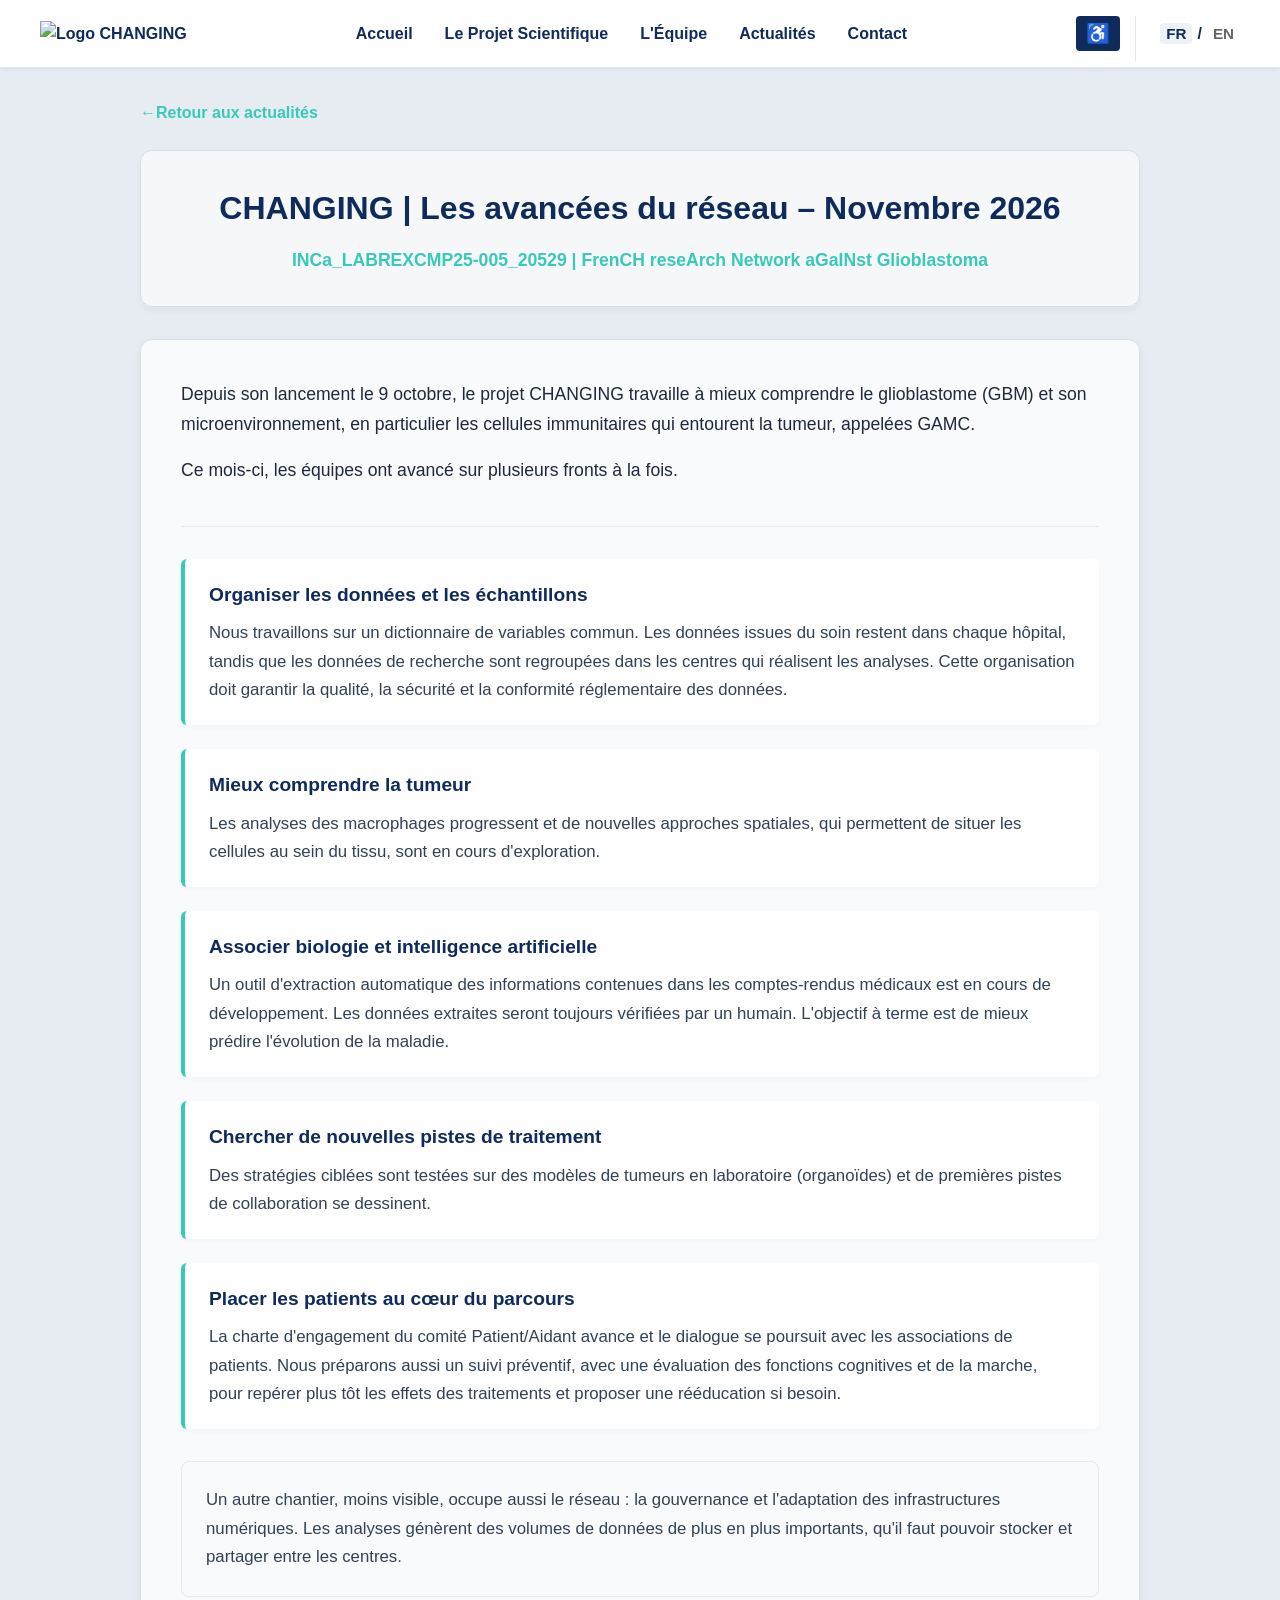
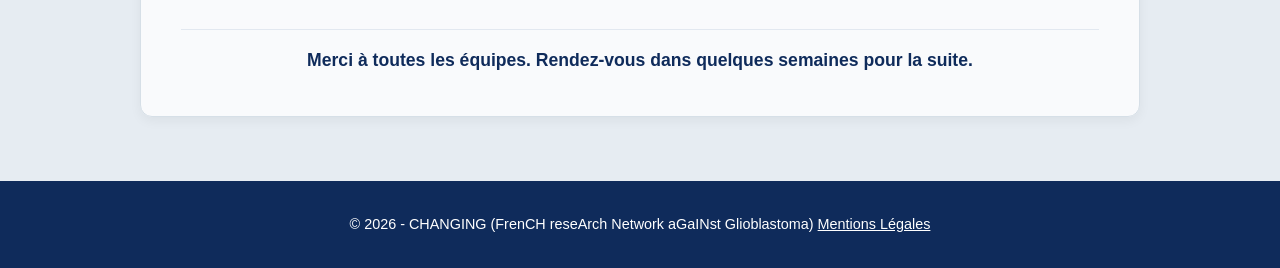
==== ComNov26.html @ 12732ca8 "Add files via upload" ====
<!DOCTYPE html>
<html lang="fr">
<head>
    <meta charset="UTF-8">
    <meta name="viewport" content="width=device-width, initial-scale=1.0">
    <title>CHANGING | Les avancées du réseau – Novembre 2026</title>
    <link rel="stylesheet" href="style.css">
    <style>
        .com-container {
            max-width: 1000px;
            margin: 2rem auto;
            padding: 0 1.5rem;
        }

        .back-link-container {
            margin-bottom: 1.5rem;
        }

        .back-link {
            display: inline-flex;
            align-items: center;
            color: #38C9BB;
            font-weight: bold;
            text-decoration: none;
            transition: color 0.2s ease;
        }

        .back-link:hover {
            color: #0F2B5B;
            text-decoration: underline;
        }

        .com-header-card {
            background: rgba(255, 255, 255, 0.6);
            border: 1px solid #D6DFE7;
            border-radius: 12px;
            padding: 2rem;
            text-align: center;
            box-shadow: 0 4px 6px rgba(0,0,0,0.04);
            margin-bottom: 2rem;
        }

        .com-header-card h1 {
            color: #0F2B5B;
            font-size: 2rem;
            margin-top: 0;
            margin-bottom: 0.75rem;
            font-weight: 700;
            text-align: center;
        }

        .com-subtitle {
            color: #38C9BB;
            font-size: 1.1rem;
            font-weight: 600;
            margin-bottom: 0;
            text-align: center;
        }

        .com-content-card {
            background: rgba(255, 255, 255, 0.75);
            border: 1px solid #D6DFE7;
            border-radius: 12px;
            padding: 2.5rem;
            box-shadow: 0 4px 12px rgba(0,0,0,0.05);
            color: #334155;
            line-height: 1.7;
            font-size: 1.05rem;
        }

        .com-intro {
            font-size: 1.1rem;
            color: #1E293B;
            margin-bottom: 2rem;
            padding-bottom: 1.5rem;
            border-bottom: 1px solid #E2E8F0;
        }

        .com-intro p {
            margin-top: 0;
            margin-bottom: 1rem;
        }

        .com-intro p:last-child {
            margin-bottom: 0;
            font-weight: 600;
            color: #0F2B5B;
        }

        .com-list {
            display: flex;
            flex-direction: column;
            gap: 1.5rem;
            margin-bottom: 2rem;
        }

        .com-item {
            background: rgba(255, 255, 255, 0.85);
            border-left: 4px solid #38C9BB;
            border-radius: 6px;
            padding: 1.25rem 1.5rem;
            box-shadow: 0 2px 4px rgba(0,0,0,0.03);
        }

        .com-item h2 {
            color: #0F2B5B;
            font-size: 1.2rem;
            margin-top: 0;
            margin-bottom: 0.5rem;
            font-weight: 700;
        }

        .com-item p {
            margin: 0;
        }

        .com-transverse {
            background: #F8FAFC;
            border: 1px solid #E2E8F0;
            border-radius: 8px;
            padding: 1.5rem;
            margin-bottom: 2rem;
        }

        .com-transverse p {
            margin: 0;
        }

        .com-outro {
            text-align: center;
            font-weight: 600;
            color: #0F2B5B;
            font-size: 1.1rem;
            padding-top: 1rem;
            border-top: 1px solid #E2E8F0;
        }

        .com-outro p {
            margin: 0;
        }
    </style>
</head>
<body>

    <!-- En-tête -->
    <header>
        <nav>
            <div class="logo-container">
                <a href="index.html">
                    <img src="namelogoT.png" alt="Logo CHANGING" class="logo-img-text">
                </a>
            </div>
            <ul class="nav-links">
                <li><a href="index.html#hero"><span class="lang-fr">Accueil</span><span class="lang-en">Home</span></a></li>
                <li><a href="projet.html"><span class="lang-fr">Le Projet Scientifique</span><span class="lang-en">The Scientific Project</span></a></li>
                <li><a href="equipe.html"><span class="lang-fr">L'Équipe</span><span class="lang-en">The Team</span></a></li>
                <li><a href="actualites.html" class="active"><span class="lang-fr">Actualités</span><span class="lang-en">News</span></a></li>
                <li><a href="contact.html"><span class="lang-fr">Contact</span><span class="lang-en">Contact</span></a></li>
            </ul>
            
            <div class="header-options">
                <div class="accessibility-dropdown">
                    <button onclick="toggleAccessMenu()" class="access-main-btn" aria-label="Options d'accessibilité" title="Options d'accessibilité">
                        ♿
                    </button>
                    <div id="accessMenu" class="access-menu-content">
                        <button onclick="toggleHighContrast()" class="access-item">
                            <span class="lang-fr">Contraste élevé</span><span class="lang-en">High Contrast</span>
                        </button>
                        <button onclick="changeFontSize(1)" class="access-item">
                            <span>Agrandir le texte (A+)</span>
                        </button>
                        <button onclick="changeFontSize(-1)" class="access-item">
                            <span>Réduire le texte (A-)</span>
                        </button>
                    </div>
                </div>

                <div class="lang-switch">
                    <button onclick="setLanguage('fr')" id="btn-fr" class="lang-btn">FR</button>
                    <span>/</span>
                    <button onclick="setLanguage('en')" id="btn-en" class="lang-btn">EN</button>
                </div>
            </div>
        </nav>
    </header>

    <main class="com-container">
        
        <div class="back-link-container">
            <a href="actualites.html" class="back-link">
                ← <span class="lang-fr">Retour aux actualités</span><span class="lang-en">Back to news</span>
            </a>
        </div>

        <!-- En-tête de l'article -->
        <div class="com-header-card">
            <h1>
                <span class="lang-fr">CHANGING | Les avancées du réseau – Novembre 2026</span>
                <span class="lang-en">CHANGING | Network Progress – November 2026</span>
            </h1>
            <div class="com-subtitle">INCa_LABREXCMP25-005_20529 | FrenCH reseArch Network aGaINst Glioblastoma</div>
        </div>

        <!-- Corps du communiqué -->
        <article class="com-content-card">
            
            <div class="com-intro">
                <p class="lang-fr">Depuis son lancement le 9 octobre, le projet CHANGING travaille à mieux comprendre le glioblastome (GBM) et son microenvironnement, en particulier les cellules immunitaires qui entourent la tumeur, appelées GAMC.</p>
                <p class="lang-en">Since its launch on October 9, the CHANGING project has been working to better understand glioblastoma (GBM) and its microenvironment, particularly the immune cells surrounding the tumor, known as GAMCs.</p>
                
                <p class="lang-fr">Ce mois-ci, les équipes ont avancé sur plusieurs fronts à la fois.</p>
                <p class="lang-en">This month, the teams have made progress on several fronts simultaneously.</p>
            </div>

            <div class="com-list">
                <div class="com-item">
                    <h2>
                        <span class="lang-fr">Organiser les données et les échantillons</span>
                        <span class="lang-en">Organizing data and samples</span>
                    </h2>
                    <p class="lang-fr">Nous travaillons sur un dictionnaire de variables commun. Les données issues du soin restent dans chaque hôpital, tandis que les données de recherche sont regroupées dans les centres qui réalisent les analyses. Cette organisation doit garantir la qualité, la sécurité et la conformité réglementaire des données.</p>
                    <p class="lang-en">We are working on a shared variable dictionary. Clinical care data remains within each hospital, while research data is pooled in the centers performing the analyses. This structure ensures data quality, security, and regulatory compliance.</p>
                </div>

                <div class="com-item">
                    <h2>
                        <span class="lang-fr">Mieux comprendre la tumeur</span>
                        <span class="lang-en">Better understanding the tumor</span>
                    </h2>
                    <p class="lang-fr">Les analyses des macrophages progressent et de nouvelles approches spatiales, qui permettent de situer les cellules au sein du tissu, sont en cours d'exploration.</p>
                    <p class="lang-en">Macrophage analyses are progressing, and new spatial approaches—allowing us to map cells within the tissue—are currently being explored.</p>
                </div>

                <div class="com-item">
                    <h2>
                        <span class="lang-fr">Associer biologie et intelligence artificielle</span>
                        <span class="lang-en">Combining biology and artificial intelligence</span>
                    </h2>
                    <p class="lang-fr">Un outil d'extraction automatique des informations contenues dans les comptes-rendus médicaux est en cours de développement. Les données extraites seront toujours vérifiées par un humain. L'objectif à terme est de mieux prédire l'évolution de la maladie.</p>
                    <p class="lang-en">An automated tool for extracting information from medical reports is under development. Extracted data will always be verified by a human. The ultimate goal is to better predict disease progression.</p>
                </div>

                <div class="com-item">
                    <h2>
                        <span class="lang-fr">Chercher de nouvelles pistes de traitement</span>
                        <span class="lang-en">Exploring new treatment avenues</span>
                    </h2>
                    <p class="lang-fr">Des stratégies ciblées sont testées sur des modèles de tumeurs en laboratoire (organoïdes) et de premières pistes de collaboration se dessinent.</p>
                    <p class="lang-en">Targeted strategies are being tested on laboratory tumor models (organoids), and initial avenues for collaboration are taking shape.</p>
                </div>

                <div class="com-item">
                    <h2>
                        <span class="lang-fr">Placer les patients au cœur du parcours</span>
                        <span class="lang-en">Placing patients at the heart of the care pathway</span>
                    </h2>
                    <p class="lang-fr">La charte d'engagement du comité Patient/Aidant avance et le dialogue se poursuit avec les associations de patients. Nous préparons aussi un suivi préventif, avec une évaluation des fonctions cognitives et de la marche, pour repérer plus tôt les effets des traitements et proposer une rééducation si besoin.</p>
                    <p class="lang-en">The Patient/Caregiver committee's engagement charter is moving forward, and dialogue continues with patient associations. We are also preparing preventive monitoring, including cognitive function and gait assessments, to detect treatment effects earlier and offer rehabilitation if needed.</p>
                </div>
            </div>

            <div class="com-transverse">
                <p class="lang-fr">Un autre chantier, moins visible, occupe aussi le réseau : la gouvernance et l'adaptation des infrastructures numériques. Les analyses génèrent des volumes de données de plus en plus importants, qu'il faut pouvoir stocker et partager entre les centres.</p>
                <p class="lang-en">Another, less visible effort is also keeping the network busy: governance and adapting digital infrastructures. Analyses generate increasingly large volumes of data that must be stored and shared across centers.</p>
            </div>

            <div class="com-outro">
                <p class="lang-fr">Merci à toutes les équipes. Rendez-vous dans quelques semaines pour la suite.</p>
                <p class="lang-en">Thank you to all the teams. See you in a few weeks for the next update.</p>
            </div>

        </article>

    </main>

    <!-- Footer -->
    <footer>
        <p>&copy; 2026 - CHANGING (FrenCH reseArch Network aGaINst Glioblastoma) <a href="mentions.html" style="color: #fff; text-decoration: underline;">Mentions Légales</a></p>
    </footer>

    <script src="language.js"></script>
</body>
</html>
---- style.css ----
/* --- 1. Styles de Base --- */
body {
    font-family: 'Segoe UI', Roboto, Helvetica, Arial, sans-serif;
    line-height: 1.6;
    color: #333333;
    margin: 0;
    background-color: #E6ECF2 !important;
    transition: background-color 0.3s ease, color 0.3s ease;
}

/* --- 2. En-tête (Header) --- */
header {
    background-color: #FFFFFF;
    padding: 1rem 2rem;
    border-bottom: 1px solid #E1E8ED;
    box-shadow: 0 2px 4px rgba(0,0,0,0.05);
    position: sticky;
    top: 0;
    z-index: 100;
}

nav {
    max-width: 1200px;
    margin: 0 auto;
    display: flex;
    justify-content: space-between;
    align-items: center;
    flex-wrap: wrap;
    gap: 1rem;
}

.logo-container {
    display: flex;
    align-items: center;
}

.logo-img-text {
    height: 35px;
    width: auto;
}

nav ul {
    list-style: none;
    margin: 0;
    padding: 0;
    display: flex;
    gap: 2rem;
}

nav a {
    text-decoration: none;
    color: #0F2B5B;
    font-weight: 600;
    transition: color 0.3s ease;
}

nav a:hover {
    color: #38C9BB;
}

.header-options {
    display: flex;
    align-items: center;
    gap: 1.5rem;
}

/* --- 3. Section Hero --- */
#hero {
    max-width: 1200px;
    margin: 2rem auto;
    padding: 0 2rem;
    display: flex;
    align-items: center;
    justify-content: space-between;
    gap: 3rem;
	padding-top: 100px !important; 
    	margin-top: -20px; /* Ajustez cette valeur si nécessaire */
}

.hero-left {
    flex: 0 0 450px;
    text-align: center;
}

.hero-logo-img {
    width: 100%;
    max-width: 450px;
    height: auto;
}

.hero-right {
    flex: 1;
    display: flex;
    flex-direction: column;
    justify-content: center;
}

.hero-text-content {
    display: flex;
    flex-direction: column;
    justify-content: center;
}

#hero h2 {
    font-size: 2.2rem;
    color: #0F2B5B;
    margin-top: 0;
    margin-bottom: 1rem;
    font-weight: 700;
    line-height: 1.3;
text-align: center; /* Ajouté pour centrer le texte */
}

#hero .hero-desc {
    font-size: 1.1rem;
    color: #444444;
    line-height: 1.5;
    background-color: rgba(255, 255, 255, 0.5);
    padding: 1.2rem;
    border-radius: 8px;
    border-left: 4px solid #38C9BB;
    margin: 4;
}

/* --- 4. Bannière de labellisation INCa --- */
#inca-banner {
    max-width: 1100px;
    margin: 2rem auto;
    padding: 1.5rem 2rem;
    text-align: center;
    background-color: rgba(255, 255, 255, 0.5);
    border-radius: 8px;
    box-shadow: 0 2px 6px rgba(0,0,0,0.02);
    border-left: 4px solid #9B4DCA;
}

.inca-text {
    font-size: 1.05rem;
    font-weight: 600;
    color: #0F2B5B;
    margin: 0 0 0.4rem 0;
}

.inca-subtext {
    font-size: 0.85rem;
    color: #666666;
    margin: 0;
    font-style: italic;
}

/* --- 5. Section Chiffres Clés (Sans fond de bannière blanc) --- */
#key-figures {
    margin: 0 auto 4rem auto;
    max-width: 1100px;
    padding: 2rem 1rem;
    box-sizing: border-box;
    text-align: center;
    background-color: transparent; /* Fond transparent pour se fondre dans la page */
    box-shadow: none;
}

#key-figures h3 {
    text-align: center;
    color: #0F2B5B;
    font-size: 1.8rem;
    margin-bottom: 2.5rem;
}

.figures-grid {
    display: grid;
    grid-template-columns: repeat(4, 1fr);
    gap: 1.5rem; /* Espace net entre les 4 encarts */
    width: 100%;
    max-width: 100%;
    margin: 0 auto 2rem auto;
    box-sizing: border-box;
}

.figure-card {
    text-align: center;
    flex: 1;
    min-width: 220px;
    padding: 1rem;
    background-color: rgba(255, 255, 255, 0.5); /* Très léger fond semi-transparent pour les chiffres */
    border-radius: 8px;
    box-shadow: 0 2px 8px rgba(0,0,0,0.02);
box-sizing: border-box;
    width: 100%;
}

.figure-card .number {
    display: block;
    font-size: 3rem;
    font-weight: bold;
    color: #38C9BB;
    margin-bottom: 0.5rem;
}

.figure-card .label {
    font-size: 1.15rem;
    color: #2C3E50;
    font-weight: 700;
    font-family: 'Montserrat', 'Segoe UI', sans-serif;
}

	/* Container de la section WP : s'assure qu'elle tient dans la vue */
.team-section-wp {
    max-width: 1250px;
    margin: 0 auto 2rem auto;
}

/* Grille principale : 6 colonnes de largeur égale */
.grid-wp {
    display: grid;
    grid-template-columns: repeat(6, 1fr);
    gap: 0.6rem; /* Gap légèrement réduit pour gagner de la place en hauteur */
    max-width: 1200px;
    margin: 0 auto;
    align-items: stretch;
}

/* Cartes individuelles : hauteur et rembourrage dynamiques */
.grid-wp .card-person {
    background: rgba(255, 255, 255, 0.3);
    border: 1px solid #D6DFE7;
    border-radius: 10px;
    padding: 0.6rem 0.4rem; /* Rembourrage optimisé */
    text-align: center;
    box-shadow: 0 4px 6px rgba(0,0,0,0.05);
    display: flex;
    flex-direction: column;
    align-items: center;
    justify-content: space-between; /* Équilibre le contenu dans la hauteur */
}
/* Photo fluide / adaptable en hauteur */
.grid-wp .photo-placeholder {
    width: clamp(60px, 6vh, 85px);
    height: clamp(60px, 6vh, 85px);
    border-radius: 50px;
    background-color: rgba(255, 255, 255, 0.3);
    border: 2px solid #CBD5E1;
    display: flex;
    align-items: center;
    justify-content: center;
    margin-bottom: 0.4rem;
    color: #64748B;
    overflow: hidden;
    flex-shrink: 0;
}

/* Textes adaptatifs selon la hauteur d'écran */
.grid-wp .person-name {
    font-size: clamp(0.85rem, 1.1vh, 1.05rem);
    font-weight: bold;
    color: #1A365D;
    margin-bottom: 0.2rem;
    line-height: 1.15;
}

.grid-wp .person-role {
    font-size: clamp(0.72rem, 0.95vh, 0.85rem);
    color: #4A5568;
    line-height: 1.15;
}

.grid-wp .wp-badge {
    display: inline-block;
    background-color: #38C9BB;
    color: white;
    font-weight: bold;
    font-size: clamp(0.7rem, 0.9vh, 0.8rem);
    padding: 0.15rem 0.5rem;
    border-radius: 12px;
    margin-bottom: 0.3rem;
}

/* Positionnement du WP-11 centré sur la 6ème colonne */
.grid-wp .wp-11 {
    grid-column: 6;
    grid-row: 1 / span 2;
    align-self: center;
    justify-self: center;
    width: 100%; /* S'assure de la même largeur que les autres colonnes */
}

	/* Harmonisation des cartes Coordinateurs avec la grille WP */
.grid-2 .card-person {
    padding: 0.6rem 0.6rem;
    display: flex;
    flex-direction: column;
    align-items: center;
    justify-content: space-between;
}

/* Photo adaptative identique aux WP */
.grid-2 .photo-placeholder {
    width: clamp(60px, 6vh, 85px);
    height: clamp(60px, 6vh, 85px);
    border-radius: 50%;
    background-color: rgba(255, 255, 255, 0.3);
    border: 2px solid #CBD5E1;
    display: flex;
    align-items: center;
    justify-content: center;
    margin-bottom: 0.4rem;
    color: #64748B;
    overflow: hidden;
    flex-shrink: 0;
}

/* Nom du coordinateur : même taille adaptative */
.grid-2 .person-name {
    font-size: clamp(0.85rem, 1.1vh, 1.05rem);
    font-weight: bold;
    color: #1A365D;
    margin-bottom: 0.2rem;
    line-height: 1.15;
}

/* Rôle du coordinateur : même taille adaptative */
.grid-2 .person-role {
    font-size: clamp(0.72rem, 0.95vh, 0.85rem);
    color: #4A5568;
    line-height: 1.15;
}

/* --- 6. Section Actualités (Sans fond de bloc global blanc) --- */
#actus {
    max-width: 1100px;
    margin: 4rem auto;
    padding: 0 2rem;
}

#actus h3 {
    font-size: 1.8rem;
    color: #0F2B5B;
    margin-bottom: 1.5rem;
    border-left: 5px solid #38C9BB;
    padding-left: 1rem;
}

.actu-card {
    border: 1px solid #D6DFE7;
    padding: 1.5rem;
    border-radius: 8px;
    background-color: rgba(255, 255, 255, 0.5); /* Léger fond semi-transparent */
    box-shadow: 0 2px 5px rgba(0,0,0,0.02);
}

.actu-card h4 {
    color: #0F2B5B;
    margin-top: 0;
}

.actu-card a {
    display: inline-block;
    margin-top: 1rem;
    color: #9B4DCA;
    font-weight: 600;
    text-decoration: none;
}

.actu-card a:hover {
    text-decoration: underline;
}

/* --- Style commun pour les encarts grisés / semi-transparents --- */
.card-grise {
    background-color: rgba(255, 255, 255, 0.5); /* Même transparence que l'Intro et l'INCa */
    border: 1px solid #D6DFE7;
    border-radius: 8px;
    padding: 1.5rem;
    box-shadow: 0 2px 6px rgba(0,0,0,0.02);
}

/* --- 7. Menu d'Accessibilité --- */
.accessibility-dropdown {
    position: relative;
    display: inline-block;
    border-right: 1px solid #E1E8ED;
    padding-right: 15px;
    padding-bottom: 10px;
    margin-bottom: -10px;
}

.access-main-btn {
    background-color: #0F2B5B;
    color: #FFFFFF;
    border: none;
    cursor: pointer;
    font-size: 1.2rem;
    padding: 6px 10px;
    border-radius: 4px;
    transition: background-color 0.3s ease;
    display: flex;
    align-items: center;
    justify-content: center;
}

.access-main-btn:hover {
    background-color: #38C9BB;
}

.access-menu-content {
    display: none;
    position: absolute;
    right: 0;
    top: 100%;
    background-color: #FFFFFF;
    min-width: 180px;
    box-shadow: 0px 8px 16px rgba(0,0,0,0.1);
    border-radius: 6px;
    border: 1px solid #E1E8ED;
    z-index: 10;
    overflow: hidden;
}

.accessibility-dropdown:hover .access-menu-content {
    display: block;
}

.access-item {
    color: #0F2B5B;
    padding: 10px 14px;
    text-decoration: none;
    display: block;
    background: none;
    border: none;
    width: 100%;
    text-align: left;
    cursor: pointer;
    font-size: 0.9rem;
    font-weight: 500;
    transition: background-color 0.2s ease;
}

.access-item:hover {
    background-color: #EDF2F7;
    color: #38C9BB;
}

.lang-switch {
    display: flex;
    align-items: center;
    gap: 5px;
    font-weight: 600;
    color: #0F2B5B;
}

.lang-btn {
    background: none;
    border: none;
    cursor: pointer;
    font-size: 0.95rem;
    font-weight: 600;
    color: #666666;
    padding: 2px 6px;
    transition: color 0.3s ease;
}

.lang-btn:hover {
    color: #38C9BB;
}

.lang-btn.active {
    color: #0F2B5B;
    background-color: #EDF2F7;
    border-radius: 4px;
}

/* --- Mode Fort Contraste (Accessibilité) --- */
/* --- Mode Fort Contraste (Généralisé) --- */
body.high-contrast, 
body.high-contrast * {
    background-color: #000000 !important;
    color: #FFFF00 !important;
    border-color: #FFFF00 !important;
}

/* On force certains éléments spécifiques pour qu'ils restent visibles */
body.high-contrast a, 
body.high-contrast a * {
    color: #00FFFF !important; /* Bleu cyan pour les liens */
    text-decoration: underline !important;
}

body.high-contrast .wp-badge, 
body.high-contrast .lang-btn.active {
    background-color: #FFFF00 !important;
    color: #000000 !important;
}

/* On définit uniquement le survol sur les éléments interactifs */
body.high-contrast a:hover, 
body.high-contrast button:hover, 
body.high-contrast .access-item:hover, 
body.high-contrast .btn-discover:hover {
    background-color: #FFFF00 !important; /* Fond jaune */
    color: #000000 !important;            /* Texte noir */
    border-color: #00FFFF !important;     /* Bordure cyan */
}

/* --- Correction du fond des logos en mode fort contraste --- */
body.high-contrast img[src*="logo.png"],
body.high-contrast img[src*="namelogoT.png"],
body.high-contrast .logo-container,
body.high-contrast .hero-left {
    background-color: #CCCCCC !important;
    padding: 10px !important;
    border-radius: 8px !important;
}
/* Ajustement pour le logo en mode contraste élevé */
body.high-contrast .hero-logo-img {
    background: transparent !important;
    box-shadow: none !important;
    filter: none !important; /* Si un invert() ou grayscale() crée un effet bizarre */
}

body.high-contrast .hero-left {
    background: transparent !important;
    border: none !important;
}

/* --- 8. Footer --- */
footer {
    background-color: #0F2B5B;
    color: #FFFFFF;
    text-align: center;
    padding: 2rem;
    margin-top: 4rem;
}

footer p {
    margin: 0;
    font-size: 0.9rem;
}

/* --- Style du bouton Découvrir le Réseau (mis à jour) --- */

.discover-btn-container {
    display: flex;
    justify-content: center; /* Centre le bouton horizontalement */
    margin-top: 3rem; /* Espace au-dessus du bouton */
}

.btn-discover {
    display: inline-block;
    background-color: #0F2B5B; /* Fond bleu foncé */
    color: #FFFFFF; /* Texte blanc */
    padding: 18px 35px; /* Taille du bouton (plus gros) */
    font-size: 1.2rem; /* Texte plus gros */
    font-weight: 600;
    text-decoration: none;
    border-radius: 8px; /* Bords arrondis */
    border: 2px solid #0F2B5B;
    transition: background-color 0.3s ease, color 0.3s ease;
    text-align: center;
}

.btn-discover:hover {
    background-color: #38C9BB; /* Fond turquoise au survol */
    color: #0F2B5B; /* Texte bleu foncé au survol */
    border-color: #38C9BB;
}
/* Masquer les éléments en anglais par défaut (sera géré par le JS) */
.lang-en {
    display: none;
}

/* ==========================================================================
   RESPONSIVE & MOBILE DESIGN (Toutes les pages & sections)
   ========================================================================== */

/* --------------------------------------------------------------------------
   1. TABLETTES ET PETITS ÉCRANS (< 992px)
   -------------------------------------------------------------------------- */
@media (max-width: 992px) {

    /* Page Accueil - Figures */
    .figures-grid {
        grid-template-columns: repeat(2, 1fr) !important;
        gap: 1.2rem;
    }

    /* Page Équipe - Work Packages (Passe de 6 colonnes à 3 colonnes x 4 lignes) */
    .grid-wp {
        grid-template-columns: repeat(3, 1fr) !important;
        gap: 1rem;
    }

    /* Le WP-11 reprend une position fluide normale au sein de la grille */
    .grid-wp .wp-11 {
        grid-column: auto !important;
        grid-row: auto !important;
        width: 100% !important;
    }

    /* Partenaires (3 à 4 par ligne) */
    .grid-partners {
        grid-template-columns: repeat(auto-fill, minmax(140px, 1fr));
    }
}


/* --------------------------------------------------------------------------
   2. PETITES TABLETTES ET GRANDS PHABLETTES (< 768px)
   -------------------------------------------------------------------------- */
@media (max-width: 768px) {

    /* Navigation / En-tête */
    header {
        position: static !important; /* Le header défile naturellement avec la page */
        padding: 0.5rem 1rem;       /* Réduction des marges pour gagner de la hauteur */
    }

    nav {
        flex-direction: column;
        gap: 0.5rem;
        padding: 0.5rem;
    }

    .nav-links {
        flex-wrap: wrap;
        justify-content: center;
        gap: 0.5rem;
    }

    /* Coordinateurs & Work Packages (2 colonnes) */
    .grid-2,
    .grid-wp {
        grid-template-columns: repeat(2, 1fr) !important;
        gap: 0.8rem;
    }

    /* Associations de Patients (1 par ligne) */
    .grid-associations {
        grid-template-columns: 1fr !important;
    }

    /* Conseil Scientifique (SAB) */
    .sab-list {
        grid-template-columns: 1fr !important;
    }

/* Conteneur des boutons de dons */
.donate-buttons-container {
        display: flex;
        flex-direction: column;
        align-items: center;
        gap: 1rem; /* Espace vertical garanti entre chaque bouton */
    }

    /* Réinitialise les marges et force chaque bouton à occuper sa propre ligne */
    .donate-buttons-container .file-link {
        display: block;
        margin-left: 0 !important;
        margin-top: 0 !important; /* On gère l'espace via le 'gap' du parent */
        width: 100%;
        max-width: 320px;
        text-align: center;
    }
}

/* --------------------------------------------------------------------------
   3. MOBILES ET ÉCRANS ÉTROITS (< 550px)
   -------------------------------------------------------------------------- */
@media (max-width: 550px) {

    /* Passage de toutes les grilles principales à 1 seule colonne */
    .figures-grid,
    .grid-2,
    .grid-wp {
        grid-template-columns: 1fr !important;
        gap: 1rem;
    }

    /* Ajustement des cartes pour les écrans tactiles */
    .card-person {
        padding: 1rem;
    }

    .grid-wp .photo-placeholder,
    .grid-2 .photo-placeholder {
        width: 80px;
        height: 80px;
    }

    .grid-wp .person-name,
    .grid-2 .person-name {
        font-size: 1rem;
    }

    .grid-wp .person-role,
    .grid-2 .person-role {
        font-size: 0.85rem;
    }

    /* Partenaires (2 par ligne sur mobile) */
    .grid-partners {
        grid-template-columns: repeat(2, 1fr);
        gap: 1rem;
    }

    /* Boutons bas de page */
    .discover-btn-container {
        flex-direction: column;
        align-items: center;
    }

    .btn-discover {
        width: 100%;
        max-width: 280px;
    }
}
/* ==========================================================================
   EN-TÊTE & LOGO FLUIDE
   ========================================================================== */
.logo-container img,
.logo-img-text {
    /* La largeur s'adapte à l'écran tout en gardant ses proportions */
    max-width: clamp(140px, 20vw, 220px);
    height: auto;
    object-fit: contain;
}

/* ==========================================================================
   HERO SECTION (Titre & Sous-titre)
   ========================================================================== */
.hero-section, 
#hero {
    width: 100%;
    max-width: 1200px;
    margin: 0 auto;
    padding: clamp(1.5rem, 4vh, 3.5rem) 1rem;
    box-sizing: border-box;
    text-align: center;
}

.hero-section h1,
#hero h1 {
    /* Police adaptative selon la largeur de l'écran (Min: 1.6rem, Fluid: 3.5vw, Max: 2.8rem) */
    font-size: clamp(1.6rem, 3.5vw, 2.8rem);
    line-height: 1.25;
    margin-bottom: 1rem;
    word-break: break-word; /* Évite les dépassements de mots très longs */
}

.hero-section p,
#hero p {
    font-size: clamp(0.95rem, 1.8vw, 1.25rem);
    line-height: 1.5;
    max-width: 900px;
    margin: 0 auto 1.5rem auto;
}

/* ==========================================================================
   ENCART RÉSUMÉ (Introduction / Présentation)
   ========================================================================== */
.summary-card,
.card-summary,
.intro-card {
    width: 100%;
    max-width: 1000px; /* Largeur maximale sur grands écrans */
    margin: 0 auto 2rem auto;
    padding: clamp(1rem, 3vw, 2.5rem);
    box-sizing: border-box;
    border-radius: 12px;
    
    /* Typographie adaptative à l'intérieur du résumé */
    font-size: clamp(0.9rem, 1.6vw, 1.1rem);
    line-height: 1.6;
}

/* Ajustements Responsive spécifiques */
@media (max-width: 768px) {
    .summary-card,
    .card-summary,
    .intro-card {
        padding: 1.2rem;
    }
}
/* --- Ajustements pour les téléphones en mode Portrait (< 550px ou max-width standard mobile) --- */
@media (max-width: 768px) {

    /* Organisation en colonne unique pour empiler le logo et le texte */
    #hero {
        flex-direction: column !important;
        align-items: center !important;
        padding: 1rem !important;
        gap: 1.5rem !important;
    }

    #hero .hero-left {
        flex: 0 0 100% !important;
        width: 100% !important;
    }

    #hero .hero-left img {
        max-width: 150px !important; /* Réduit la taille du logo en portrait mobile */
        margin-top: 0 !important;
        margin: 0 auto;
    }

    #hero .hero-right {
        flex: 0 0 100% !important;
        width: 100% !important;
    }

    /* Réduction de la taille du titre de la page d'accueil en portrait */
    #hero h2 {
        font-size: 1.5rem !important;
        margin-bottom: 1rem !important;
        text-align: center !important;
    }

    /* Centrage et adaptation du premier paragraphe sur la largeur de l'écran */
    #hero .hero-desc {
        width: 100% !important;
        max-width: 100% !important;
        box-sizing: border-box !important;
        margin: 0 auto !important;
        font-size: 0.95rem !important;
        text-align: left !important;
        padding: 1rem !important;
    }
/* Fond sombre de la modale (caché par défaut) */
.modal-overlay {
    display: none; /* C'est ce qui la cache au départ */
    position: fixed;
    top: 0;
    left: 0;
    width: 100%;
    height: 100%;
    background: rgba(0, 0, 0, 0.6);
    z-index: 1000;
    justify-content: center;
    align-items: center;
    padding: 1rem;
}

/* Contenu de la pop-up */
.modal-content {
    background: #ffffff;
    padding: 2.5rem;
    border-radius: 12px;
    max-width: 800px;
    width: 100%;
    max-height: 85vh;
    overflow-y: auto;
    position: relative;
    box-shadow: 0 10px 25px rgba(0,0,0,0.2);
}

/* Bouton de fermeture (la croix X) */
.modal-close {
    position: absolute;
    top: 1rem;
    right: 1.2rem;
    background: none;
    border: none;
    font-size: 1.8rem;
    color: #1A365D;
    cursor: pointer;
}
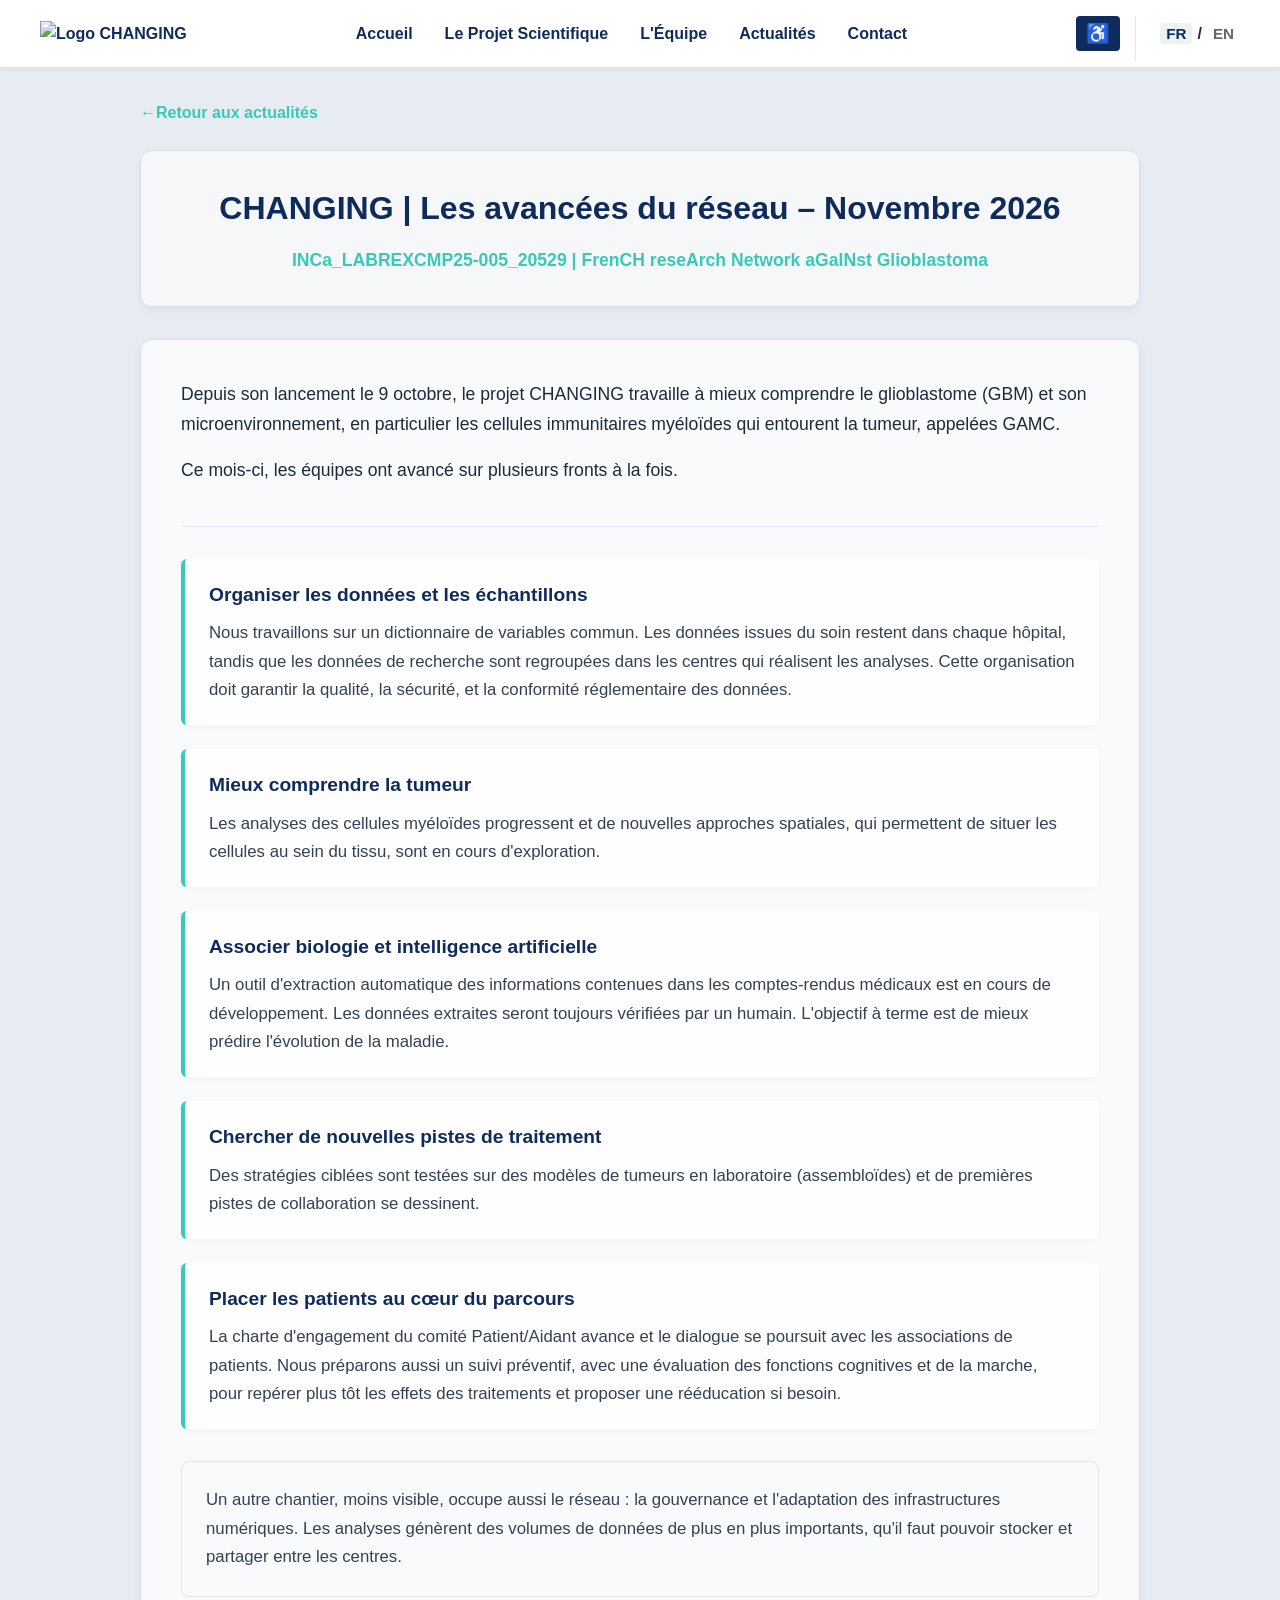
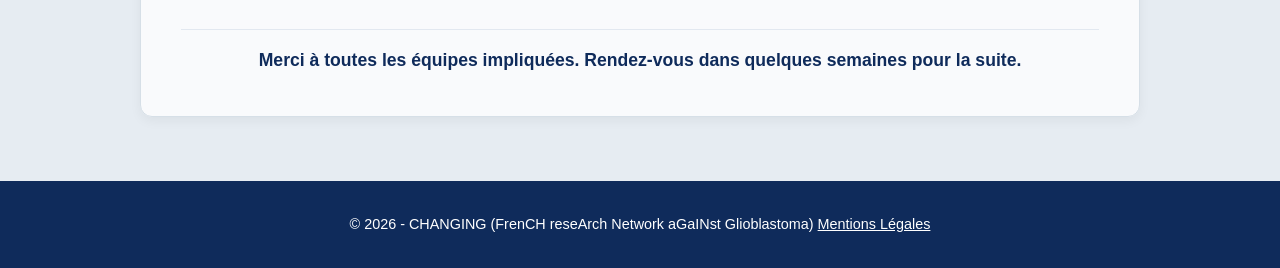
==== commit 5ade5e6a: "Add files via upload" ====
--- a/ComNov26.html
+++ b/ComNov26.html
@@ -206,7 +206,7 @@
         <article class="com-content-card">
             
             <div class="com-intro">
-                <p class="lang-fr">Depuis son lancement le 9 octobre, le projet CHANGING travaille à mieux comprendre le glioblastome (GBM) et son microenvironnement, en particulier les cellules immunitaires qui entourent la tumeur, appelées GAMC.</p>
+                <p class="lang-fr">Depuis son lancement le 9 octobre, le projet CHANGING travaille à mieux comprendre le glioblastome (GBM) et son microenvironnement, en particulier les cellules immunitaires myéloïdes qui entourent la tumeur, appelées GAMC.</p>
                 <p class="lang-en">Since its launch on October 9, the CHANGING project has been working to better understand glioblastoma (GBM) and its microenvironment, particularly the immune cells surrounding the tumor, known as GAMCs.</p>
                 
                 <p class="lang-fr">Ce mois-ci, les équipes ont avancé sur plusieurs fronts à la fois.</p>
@@ -219,7 +219,7 @@
                         <span class="lang-fr">Organiser les données et les échantillons</span>
                         <span class="lang-en">Organizing data and samples</span>
                     </h2>
-                    <p class="lang-fr">Nous travaillons sur un dictionnaire de variables commun. Les données issues du soin restent dans chaque hôpital, tandis que les données de recherche sont regroupées dans les centres qui réalisent les analyses. Cette organisation doit garantir la qualité, la sécurité et la conformité réglementaire des données.</p>
+                    <p class="lang-fr">Nous travaillons sur un dictionnaire de variables commun. Les données issues du soin restent dans chaque hôpital, tandis que les données de recherche sont regroupées dans les centres qui réalisent les analyses. Cette organisation doit garantir la qualité, la sécurité, et la conformité réglementaire des données.</p>
                     <p class="lang-en">We are working on a shared variable dictionary. Clinical care data remains within each hospital, while research data is pooled in the centers performing the analyses. This structure ensures data quality, security, and regulatory compliance.</p>
                 </div>
 
@@ -228,7 +228,7 @@
                         <span class="lang-fr">Mieux comprendre la tumeur</span>
                         <span class="lang-en">Better understanding the tumor</span>
                     </h2>
-                    <p class="lang-fr">Les analyses des macrophages progressent et de nouvelles approches spatiales, qui permettent de situer les cellules au sein du tissu, sont en cours d'exploration.</p>
+                    <p class="lang-fr">Les analyses des cellules myéloïdes progressent et de nouvelles approches spatiales, qui permettent de situer les cellules au sein du tissu, sont en cours d'exploration.</p>
                     <p class="lang-en">Macrophage analyses are progressing, and new spatial approaches—allowing us to map cells within the tissue—are currently being explored.</p>
                 </div>
 
@@ -246,7 +246,7 @@
                         <span class="lang-fr">Chercher de nouvelles pistes de traitement</span>
                         <span class="lang-en">Exploring new treatment avenues</span>
                     </h2>
-                    <p class="lang-fr">Des stratégies ciblées sont testées sur des modèles de tumeurs en laboratoire (organoïdes) et de premières pistes de collaboration se dessinent.</p>
+                    <p class="lang-fr">Des stratégies ciblées sont testées sur des modèles de tumeurs en laboratoire (assembloïdes) et de premières pistes de collaboration se dessinent.</p>
                     <p class="lang-en">Targeted strategies are being tested on laboratory tumor models (organoids), and initial avenues for collaboration are taking shape.</p>
                 </div>
 
@@ -266,7 +266,7 @@
             </div>
 
             <div class="com-outro">
-                <p class="lang-fr">Merci à toutes les équipes. Rendez-vous dans quelques semaines pour la suite.</p>
+                <p class="lang-fr">Merci à toutes les équipes impliquées. Rendez-vous dans quelques semaines pour la suite.</p>
                 <p class="lang-en">Thank you to all the teams. See you in a few weeks for the next update.</p>
             </div>
 
